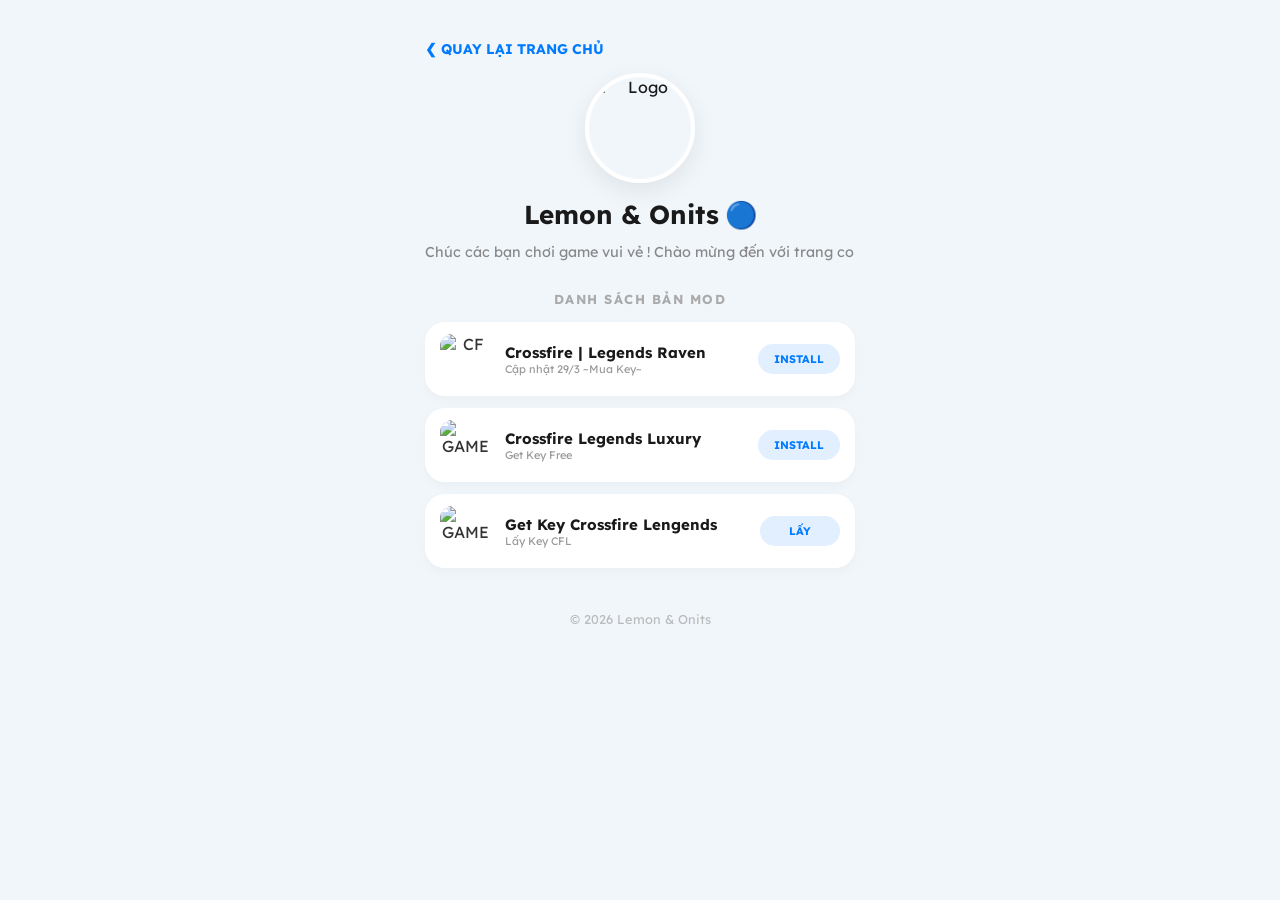
==== cfl.html @ d252b7db "Add files via upload" ====
<!DOCTYPE html>
<html lang="vi">
<head>
    <meta charset="UTF-8">
    <meta name="viewport" content="width=device-width, initial-scale=1.0">
    <title>Danh Sách Game - Lemon & Onits</title>
    <link rel="stylesheet" href="style.css?v=110"> <link href="https://fonts.googleapis.com/css2?family=Lexend:wght@300;500;700&display=swap" rel="stylesheet">
    <style>
        /* Ép nội dung hiện ngay lập tức và bỏ qua mọi hiệu ứng ẩn của Script */
        #main-content { 
            display: block !important; 
            opacity: 1 !important; 
            visibility: visible !important;
            transform: none !important;
        }
    </style>
</head>
<body>
    <div id="main-content" class="profile-container">
        <div style="text-align: left; width: 100%; margin-bottom: 15px;">
            <a href="index.html" style="text-decoration: none; color: #007aff; font-weight: bold; font-size: 14px; display: flex; align-items: center; gap: 5px;">
                ❮ QUAY LẠI TRANG CHỦ
            </a>
        </div>

        <div class="logo-wrapper">
            <img src="img/IMG_3541.jpeg" alt="Logo" class="main-logo">
        </div>

        <h1 class="name">Lemon & Onits <span class="verified-icon">🔵</span></h1>
        
        <div class="marquee-box">
            <span class="marquee-content">Chúc các bạn chơi game vui vẻ ! Chào mừng đến với trang con.</span>
        </div>

        <h2 class="section-title">DANH SÁCH BẢN MOD</h2>
        
        <div class="links">
            <a href="https://drive.google.com/file/d/13M_tBKQLxhxF6RsD1Rm-2YgBeaXpdjuS/view?usp=sharing" class="link-card-game">
                <img src="img/cf.JPG" class="game-thumb" alt="CF">
                <div class="game-meta">
                    <span class="game-title">Crossfire | Legends Raven</span>
                    <span class="game-date">Cập nhật 29/3 ~Mua Key~</span>
                </div>
                <div class="install-btn">Install</div>
            </a>
<a href="https://i.authtool.app/ios/69c3628bb4de5e3eee949c85" class="link-card-game">
                <img src="img/cf.JPG" class="game-thumb" alt="GAME">
                <div class="game-meta">
                    <span class="game-title">Crossfire Legends Luxury</span>
                    <span class="game-date">Get Key Free</span>
                </div>
                <div class="install-btn">Install</div>
            </a>
<a href="https://authtool.app/get-key?code=7842d3c4-92fa-48a5-8130-8d150ae3a32e" class="link-card-game">
                <img src="img/key.PNG" class="game-thumb" alt="GAME">
                <div class="game-meta">
                    <span class="game-title">Get Key Crossfire Lengends</span>
                    <span class="game-date">Lấy Key CFL</span>
                </div>
                <div class="install-btn">LẤY</div>
            </a>

            </div>

        <footer class="footer"><p>© 2026 Lemon & Onits</p></footer>
    </div>

    <script src="script.js?v=108"></script>
</body>
</html>
---- style.css ----
/* ==========================================================
   GIAO DIỆN PHONG CÁCH TUMADAM MOD (LIGHT MODE) - CHERRY BLOSSOM
   HỖ TRỢ TRANG CHÍNH & TRANG CON
   ========================================================== */

* { margin: 0; padding: 0; box-sizing: border-box; }

body {
    background-color: #f1f6fb;
    color: #1a1a1a; 
    font-family: 'Lexend', sans-serif;
    overflow-x: hidden;
}

/* --- MÀN HÌNH CHÀO --- */
#splash-screen {
    position: fixed;
    top: 0; left: 0; width: 100%; height: 100%;
    background: #ffffff;
    display: flex; justify-content: center; align-items: center;
    text-align: center;
    z-index: 9999;
    cursor: pointer;
    transition: opacity 0.8s ease, visibility 0.8s;
}

.splash-logo {
    width: 150px; 
    height: 150px;
    border-radius: 50%;
    object-fit: cover;
    border: 4px solid #fff;
    box-shadow: 0 10px 30px rgba(0,0,0,0.1);
    animation: rainbow-glow-light 4s linear infinite;
    margin-bottom: 20px;
}

/* --- NỘI DUNG CHÍNH --- */
.profile-container {
    opacity: 0; 
    transition: opacity 1s ease;
    width: 90%; 
    max-width: 430px; 
    margin: 40px auto; 
    text-align: center;
    padding-bottom: 20px;
}

/* Hiển thị nội dung */
.show-content { opacity: 1 !important; }

/* Tự động hiện cho trang con không có splash */
body:not(:has(#splash-screen)) .profile-container {
    opacity: 1 !important;
    display: block !important;
}

.logo-wrapper { display: flex; justify-content: center; margin-bottom: 15px; }
.main-logo {
    width: 110px; height: 110px;
    border-radius: 50%; object-fit: cover;
    border: 4px solid #fff;
    box-shadow: 0 8px 25px rgba(0,0,0,0.08);
}

.name { 
    display: flex;
    justify-content: center;
    align-items: center;
    font-size: 26px; 
    font-weight: 700; 
    color: #1a1a1a; 
    margin-bottom: 10px;
}

.verified-icon { display: flex; margin-left: 6px; }

.marquee-box { width: 100%; margin: 10px 0 20px; overflow: hidden; }
.marquee-content { display: inline-block; animation: marquee 12s linear infinite; color: #888; font-size: 0.9rem; white-space: nowrap; }

/* --- NÚT MẠNG XÃ HỘI --- */
.social-icons {
    display: flex;
    justify-content: center;
    gap: 15px;
    margin-bottom: 25px;
}

.social-btn {
    width: 50px;
    height: 50px;
    background: #fff;
    border-radius: 15px;
    display: flex;
    justify-content: center;
    align-items: center;
    transition: 0.3s;
    box-shadow: 0 4px 10px rgba(0,0,0,0.05);
}

.social-btn img { width: 24px; height: 24px; }
.social-btn:hover { transform: translateY(-3px); box-shadow: 0 6px 15px rgba(0,0,0,0.1); }

/* --- TIÊU ĐỀ MỤC --- */
.section-title { 
    font-size: 13px; 
    color: #aaa; 
    margin: 30px 0 15px; 
    letter-spacing: 1.5px; 
    text-transform: uppercase; 
}

/* --- CÁC THẺ LINK GAME & APP --- */
.links { display: flex; flex-direction: column; gap: 12px; }

.link-card-game { 
    background: #ffffff;
    display: flex; 
    align-items: center; 
    justify-content: space-between;
    padding: 12px 15px; 
    border-radius: 20px;
    text-decoration: none; 
    color: #333; 
    box-shadow: 0 4px 12px rgba(0, 0, 0, 0.03);
    transition: 0.3s;
}

.game-thumb {
    width: 50px;
    height: 50px;
    border-radius: 12px;
    object-fit: cover;
    margin-right: 15px;
}

.game-meta {
    display: flex;
    flex-direction: column;
    flex-grow: 1;
    text-align: left;
    margin-right: 10px;
    overflow: hidden;
}

.game-title {
    font-weight: 700;
    font-size: 15px;
    color: #1a1a1a;
}

.game-date {
    font-size: 11px;
    color: #999;
}

.install-btn {
    background: #e1efff;
    color: #007aff;
    padding: 8px 16px;
    border-radius: 15px;
    font-size: 11px;
    font-weight: 700;
    text-transform: uppercase;
    min-width: 80px;
    text-align: center;
}

.link-card-game:hover .install-btn {
    background: #007aff;
    color: #fff;
}

/* --- SỬA LỖI HOA ĐÀO (FIXED ĐỂ KHÔNG BỊ DỒN) --- */
.cherry-blossom {
    position: fixed; /* Ép nó bay toàn màn hình */
    top: -20px;
    z-index: 9998;
    pointer-events: none;
    border-radius: 150% 0 150% 150%; 
    background: #ffb7c5;
    animation-name: blossom-fall, blossom-shake;
    animation-iteration-count: infinite, infinite;
    animation-timing-function: linear, ease-in-out;
}

/* --- SỬA LỖI FOOTER (CĂN GIỮA) --- */
.footer {
    width: 100%;
    margin-top: 40px;
    padding-bottom: 40px;
    text-align: center; /* Căn giữa chữ bản quyền */
    clear: both;
}

.footer p {
    font-size: 0.8rem;
    color: #bbb;
    display: inline-block;
}

/* --- ANIMATIONS --- */
@keyframes blossom-fall {
    0% { transform: translateY(0) rotate(45deg); opacity: 1; }
    100% { transform: translateY(105vh) rotate(400deg); opacity: 0; }
}

@keyframes blossom-shake {
    0%, 100% { margin-left: 0; }
    50% { margin-left: 50px; }
}

@keyframes marquee { 0% { transform: translateX(100%); } 100% { transform: translateX(-100%); } }

@keyframes rainbow-glow-light {
    0% { border-color: #ffb7c5; box-shadow: 0 0 15px rgba(255,183,197,0.4); }
    100% { border-color: #ffb7c5; box-shadow: 0 0 15px rgba(255,183,197,0.4); }
}

@keyframes blink { 0%, 100% { opacity: 1; } 50% { opacity: 0.3; } }
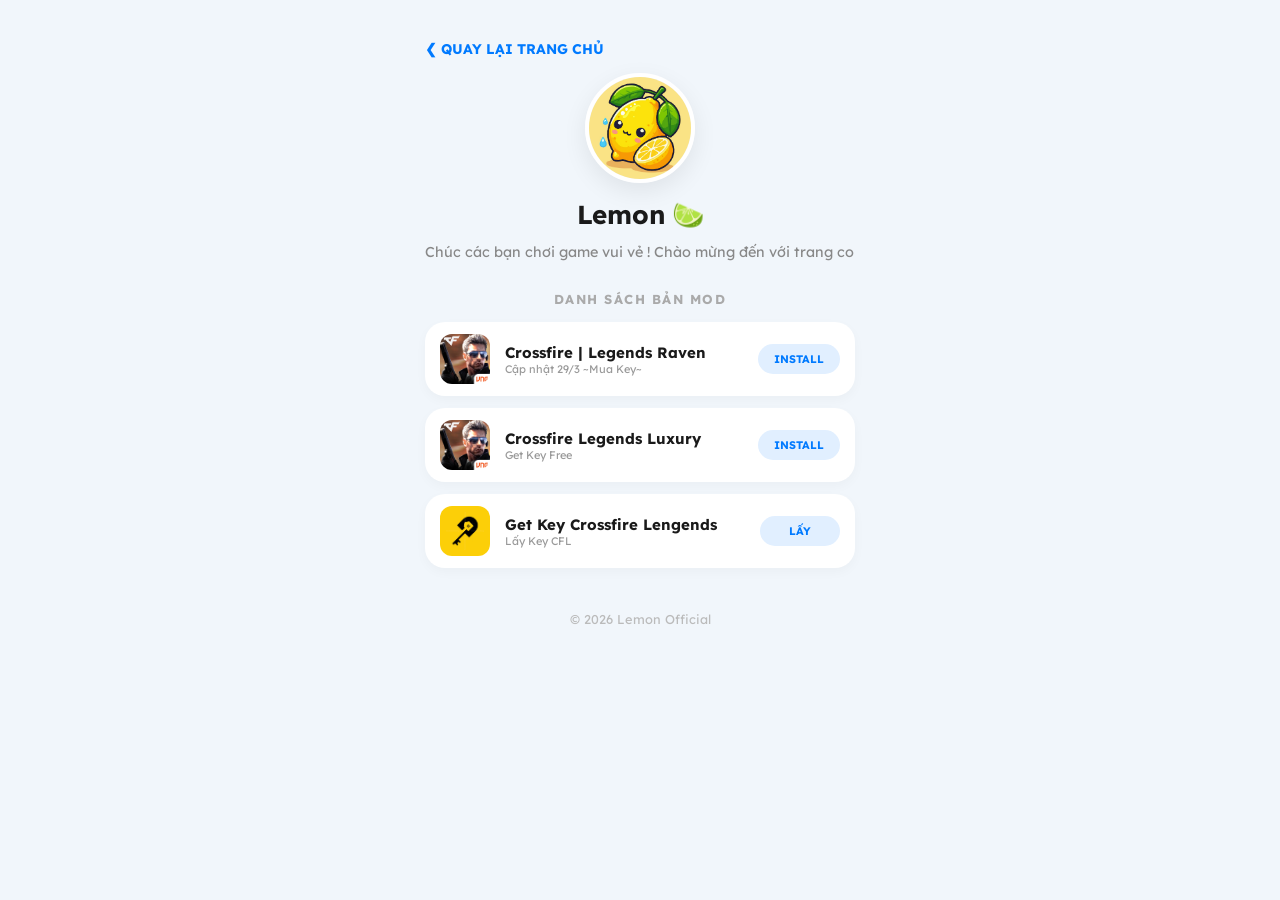
==== commit c9841773: "Add files via upload" ====
--- a/cfl.html
+++ b/cfl.html
@@ -3,7 +3,7 @@
 <head>
     <meta charset="UTF-8">
     <meta name="viewport" content="width=device-width, initial-scale=1.0">
-    <title>Danh Sách Game - Lemon & Onits</title>
+    <title>Danh Sách Game - Lemon</title>
     <link rel="stylesheet" href="style.css?v=110"> <link href="https://fonts.googleapis.com/css2?family=Lexend:wght@300;500;700&display=swap" rel="stylesheet">
     <style>
         /* Ép nội dung hiện ngay lập tức và bỏ qua mọi hiệu ứng ẩn của Script */
@@ -27,7 +27,7 @@
             <img src="img/IMG_3541.jpeg" alt="Logo" class="main-logo">
         </div>
 
-        <h1 class="name">Lemon & Onits <span class="verified-icon">🔵</span></h1>
+        <h1 class="name">Lemon <span class="verified-icon">🍋‍🟩</span></h1>
         
         <div class="marquee-box">
             <span class="marquee-content">Chúc các bạn chơi game vui vẻ ! Chào mừng đến với trang con.</span>
@@ -63,7 +63,7 @@
 
             </div>
 
-        <footer class="footer"><p>© 2026 Lemon & Onits</p></footer>
+        <footer class="footer"><p>© 2026 Lemon Official</p></footer>
     </div>
 
     <script src="script.js?v=108"></script>
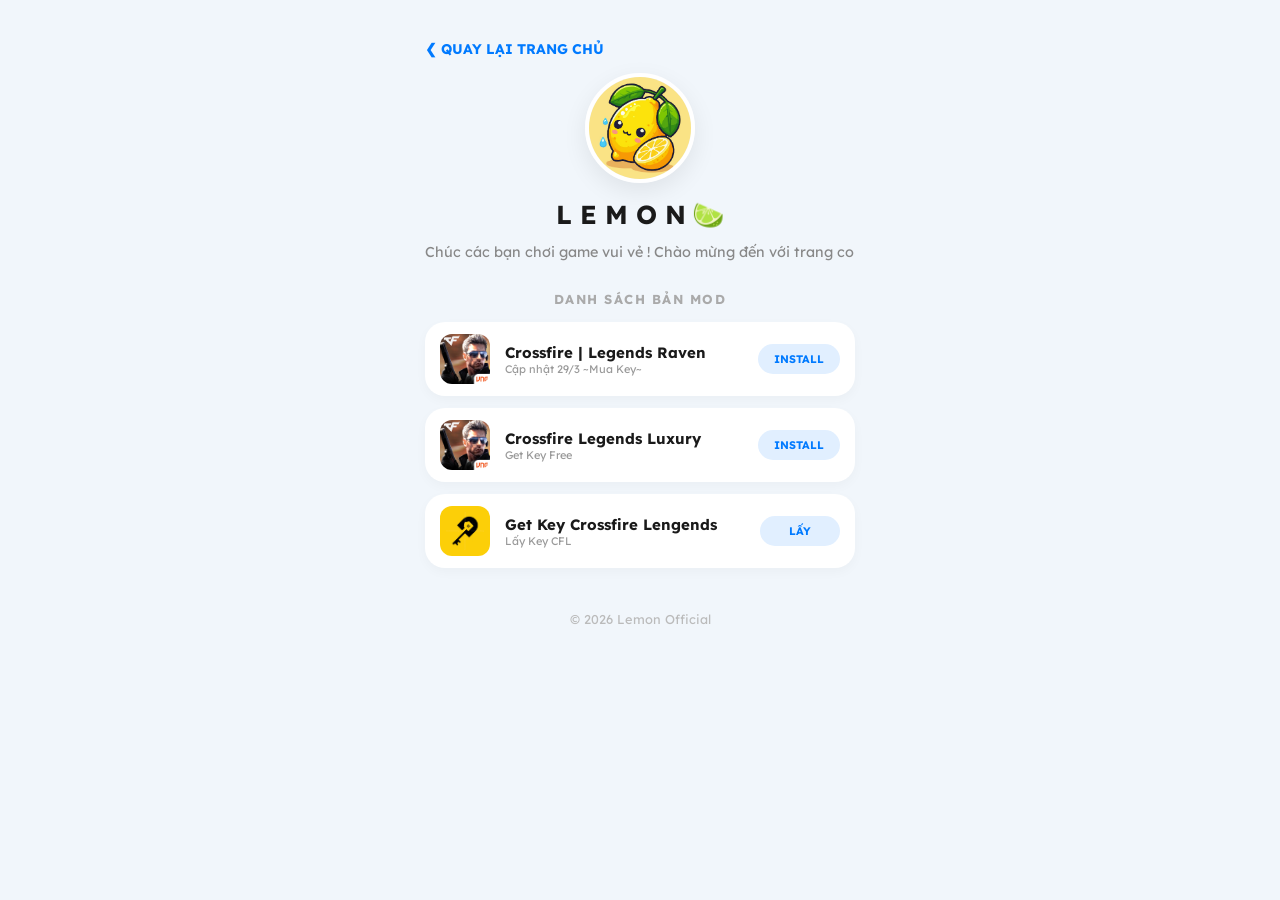
==== commit 2b591373: "Add files via upload" ====
--- a/cfl.html
+++ b/cfl.html
@@ -3,7 +3,7 @@
 <head>
     <meta charset="UTF-8">
     <meta name="viewport" content="width=device-width, initial-scale=1.0">
-    <title>Danh Sách Game - Lemon</title>
+    <title>Danh Sách Game - L E M O N</title>
     <link rel="stylesheet" href="style.css?v=110"> <link href="https://fonts.googleapis.com/css2?family=Lexend:wght@300;500;700&display=swap" rel="stylesheet">
     <style>
         /* Ép nội dung hiện ngay lập tức và bỏ qua mọi hiệu ứng ẩn của Script */
@@ -27,7 +27,7 @@
             <img src="img/IMG_3541.jpeg" alt="Logo" class="main-logo">
         </div>
 
-        <h1 class="name">Lemon <span class="verified-icon">🍋‍🟩</span></h1>
+        <h1 class="name">L E M O N <span class="verified-icon">🍋‍🟩</span></h1>
         
         <div class="marquee-box">
             <span class="marquee-content">Chúc các bạn chơi game vui vẻ ! Chào mừng đến với trang con.</span>
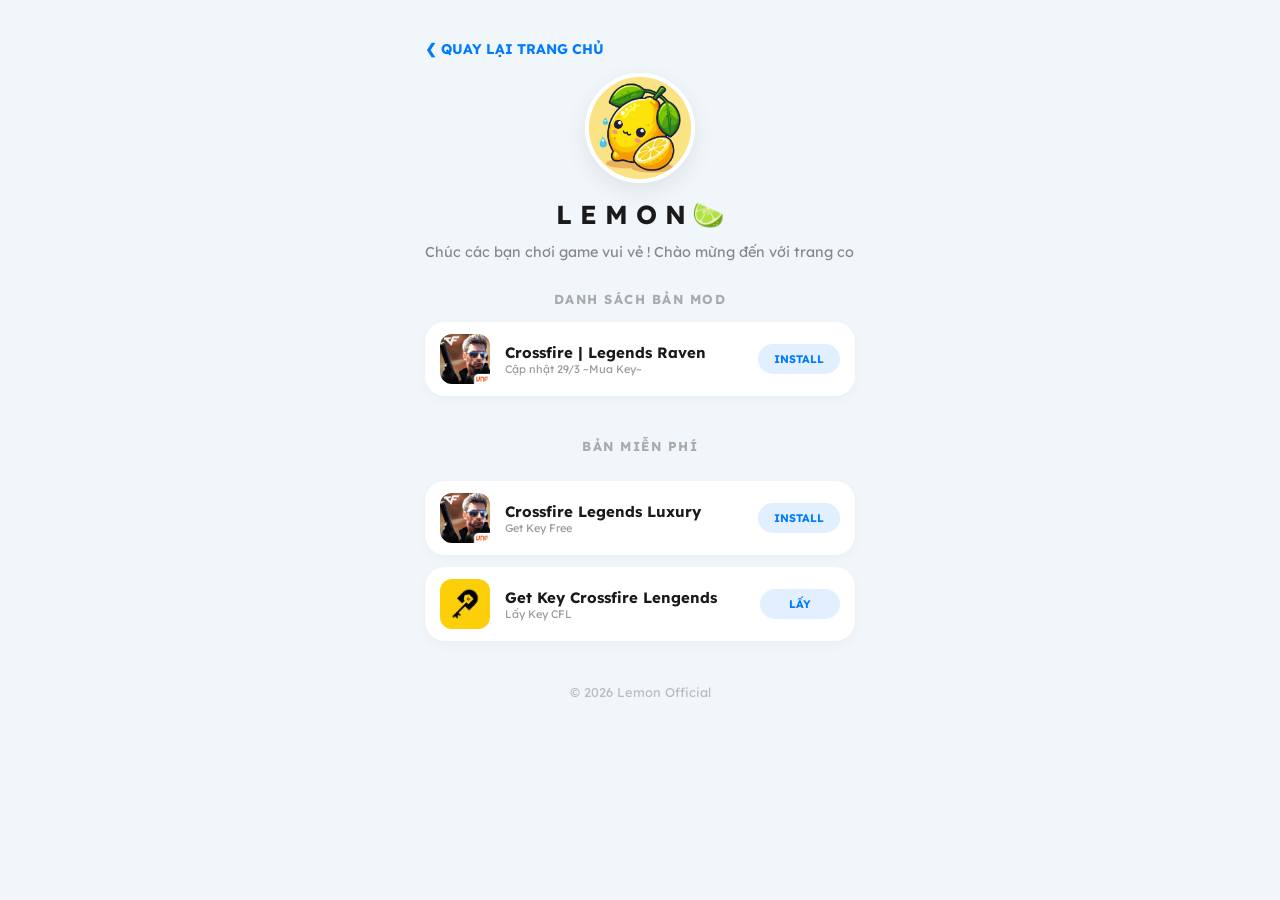
==== commit 7893448e: "Add files via upload" ====
--- a/cfl.html
+++ b/cfl.html
@@ -44,6 +44,8 @@
                 </div>
                 <div class="install-btn">Install</div>
             </a>
+
+<h2 class="section-title">BẢN MIỄN PHÍ</h2>
 <a href="https://i.authtool.app/ios/69c3628bb4de5e3eee949c85" class="link-card-game">
                 <img src="img/cf.JPG" class="game-thumb" alt="GAME">
                 <div class="game-meta">
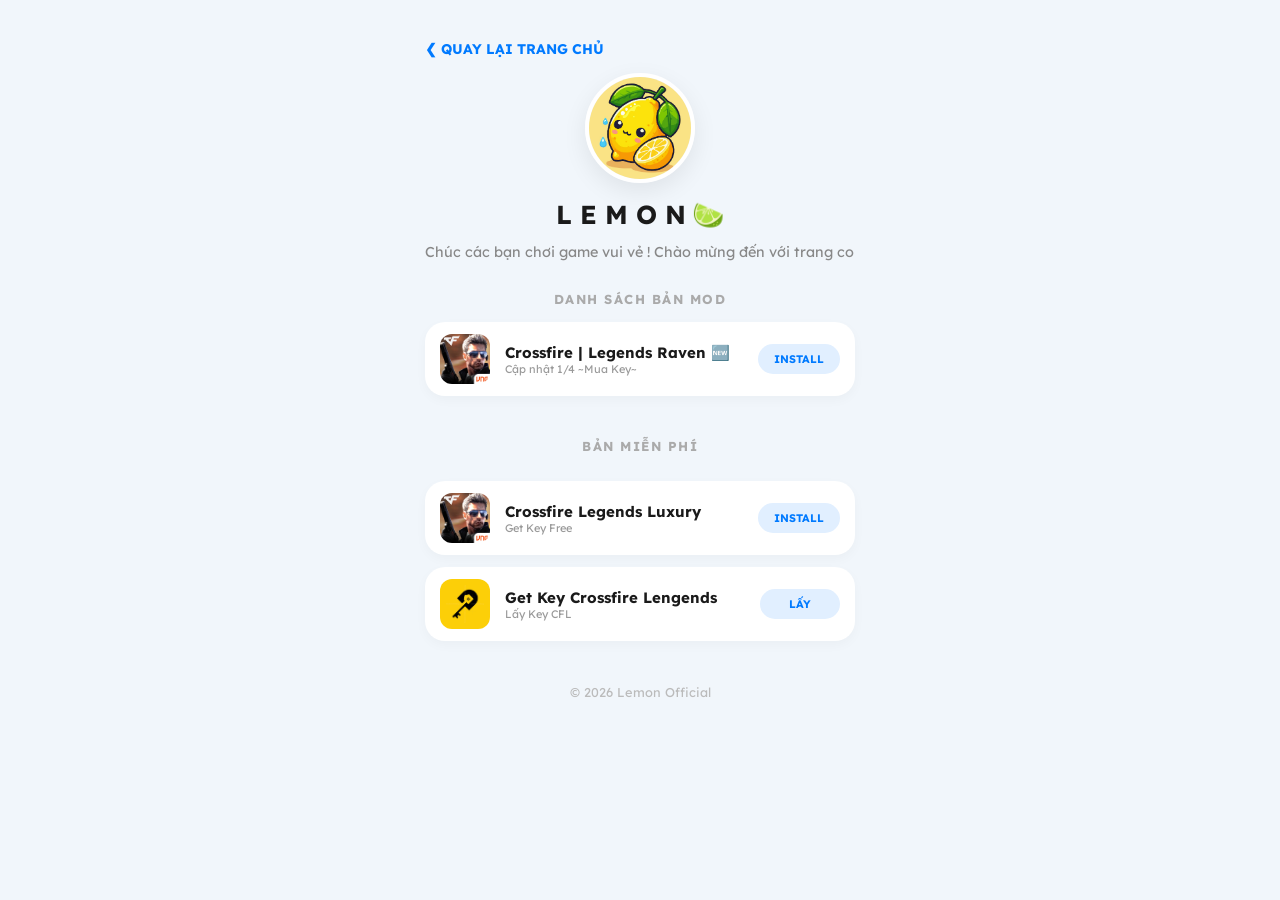
==== commit e33abeff: "Add files via upload" ====
--- a/cfl.html
+++ b/cfl.html
@@ -36,11 +36,11 @@
         <h2 class="section-title">DANH SÁCH BẢN MOD</h2>
         
         <div class="links">
-            <a href="https://drive.google.com/file/d/13M_tBKQLxhxF6RsD1Rm-2YgBeaXpdjuS/view?usp=sharing" class="link-card-game">
+            <a href="https://drive.google.com/file/d/1BgU5OSozH_hD23Rf-RMFZiFfclb9G3KA/view?usp=sharing" class="link-card-game">
                 <img src="img/cf.JPG" class="game-thumb" alt="CF">
                 <div class="game-meta">
-                    <span class="game-title">Crossfire | Legends Raven</span>
-                    <span class="game-date">Cập nhật 29/3 ~Mua Key~</span>
+                    <span class="game-title">Crossfire | Legends Raven 🆕</span>
+                    <span class="game-date">Cập nhật 1/4 ~Mua Key~</span>
                 </div>
                 <div class="install-btn">Install</div>
             </a>
